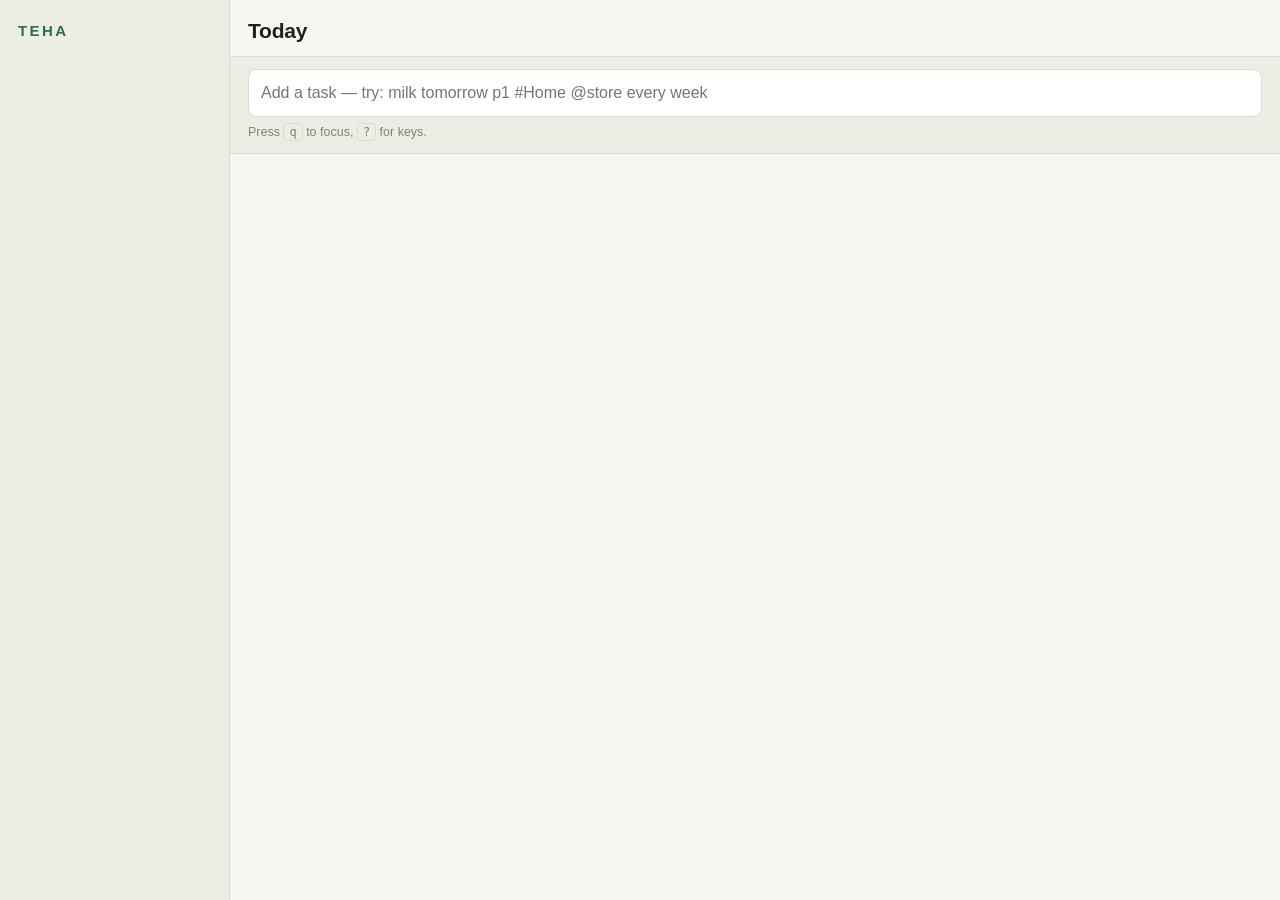
==== internal/webui/assets/index.html @ 895636ae "feat(web): arrange a project as a board of sections A project view draws its sections as columns. Th" ====
<!doctype html>
<!-- SPDX-License-Identifier: AGPL-3.0-or-later -->
<html lang="en">
<head>
<meta charset="utf-8">
<meta name="viewport" content="width=device-width, initial-scale=1, viewport-fit=cover">
<meta name="theme-color" content="#1c221d">
<title>teha</title>
<link rel="manifest" href="/manifest.webmanifest">
<style>
:root{
  --bg:#f6f7f3; --bg-2:#eceee6; --card:#fff; --ink:#1c221d; --ink-2:#4b544d; --ink-3:#7a827c;
  --line:#d8dcd2; --accent:#2f6b4f; --accent-ink:#fff; --p1:#c8412f; --p2:#c07a1f; --p3:#2f6b4f;
  --font:-apple-system,BlinkMacSystemFont,"Segoe UI",Roboto,sans-serif;
  --mono:ui-monospace,SFMono-Regular,Menlo,monospace;
}
@media (prefers-color-scheme:dark){:root{
  --bg:#131714; --bg-2:#1b201c; --card:#1b201c; --ink:#e7eae4; --ink-2:#b4bab3; --ink-3:#7f877f;
  --line:#2b322c; --accent:#7fc49b; --accent-ink:#0f1a13; --p1:#e8705e; --p2:#d9a94a; --p3:#7fc49b;
}}
*{box-sizing:border-box}
html,body{margin:0;height:100%}
body{background:var(--bg);color:var(--ink);font-family:var(--font);font-size:16px;line-height:1.45;-webkit-font-smoothing:antialiased}
button{font:inherit;color:inherit}
.app{display:grid;grid-template-columns:1fr;height:100%}
@media (min-width:800px){.app{grid-template-columns:230px 1fr}}
aside{display:none;border-right:1px solid var(--line);padding:16px 10px;background:var(--bg-2)}
@media (min-width:800px){aside{display:block}}
aside h1{font-size:15px;letter-spacing:.16em;text-transform:uppercase;color:var(--accent);margin:4px 8px 14px}
nav a{display:flex;justify-content:space-between;gap:8px;padding:7px 9px;border-radius:6px;color:var(--ink-2);text-decoration:none;font-size:14.5px;cursor:pointer}
nav a:hover{background:var(--card);color:var(--ink)}
nav a.on{background:var(--card);color:var(--ink);font-weight:600}
nav a .c{color:var(--ink-3);font-variant-numeric:tabular-nums;font-size:13px}
nav .grp{margin:16px 0 4px;padding:0 9px;font-size:11.5px;letter-spacing:.1em;text-transform:uppercase;color:var(--ink-3)}
main{display:flex;flex-direction:column;min-width:0;height:100%}
header{padding:16px 18px 10px;border-bottom:1px solid var(--line);display:flex;align-items:baseline;gap:10px;flex-wrap:wrap}
header h2{margin:0;font-size:21px;letter-spacing:-.01em}
header .n{color:var(--ink-3);font-size:14px;font-variant-numeric:tabular-nums}
header .st{margin-left:auto;font-size:12.5px;color:var(--ink-3);font-family:var(--mono)}
.qa{padding:12px 18px;border-bottom:1px solid var(--line);background:var(--bg-2)}
.qa input{width:100%;padding:11px 12px;border:1px solid var(--line);border-radius:8px;background:var(--card);color:var(--ink);font:inherit}
.qa input:focus{outline:2px solid var(--accent);outline-offset:0;border-color:transparent}
.qa .hint{margin-top:6px;font-size:12.5px;color:var(--ink-3);min-height:1.2em}
.qa .hint b{color:var(--accent);font-weight:600}
.list{flex:1;overflow-y:auto;padding:6px 10px 90px}
.row{display:flex;gap:11px;align-items:flex-start;padding:9px 8px;border-radius:8px;cursor:default}
.row.sel{background:var(--bg-2);box-shadow:inset 2px 0 0 var(--accent)}
/* A picked row is tinted and carries a solid bar, so a set of them reads as a
   block at a glance. The cursor row keeps its own thinner bar. */
.row.mk{background:color-mix(in srgb,var(--accent) 13%,transparent);box-shadow:inset 3px 0 0 var(--accent)}
.row.mk.sel{background:color-mix(in srgb,var(--accent) 20%,transparent)}
.row .box{flex:none;width:19px;height:19px;margin-top:1px;border:1.6px solid var(--ink-3);border-radius:50%;background:none;cursor:pointer}
.row.p1 .box{border-color:var(--p1)} .row.p2 .box{border-color:var(--p2)} .row.p3 .box{border-color:var(--p3)}
.row .box:hover{background:var(--accent);border-color:var(--accent)}
.row.done .t{text-decoration:line-through;color:var(--ink-3)}
.row .body{min-width:0;flex:1}
.row .t{overflow-wrap:anywhere}
.row .meta{display:flex;gap:8px;flex-wrap:wrap;font-size:12.5px;color:var(--ink-3);margin-top:2px}
.row .meta .due.od{color:var(--p1)} .row .meta .due.today{color:var(--accent)}
.row .meta .lb{color:var(--ink-2)}
.row .meta .pr{color:var(--ink-3)}
.empty{padding:44px 12px;text-align:center;color:var(--ink-3)}
.grp-head{position:sticky;top:0;background:var(--bg);padding:12px 8px 5px;font-size:12px;letter-spacing:.1em;text-transform:uppercase;color:var(--ink-3);z-index:1;display:flex;align-items:center;gap:8px}
.grp-head:first-child{padding-top:6px}
.grp-head .c{font-variant-numeric:tabular-nums;letter-spacing:0}
.grp-head .resched{margin-left:auto;background:none;border:1px solid var(--line);border-radius:6px;padding:3px 9px;font-size:11.5px;letter-spacing:.06em;text-transform:uppercase;color:var(--accent);cursor:pointer}
.grp-head .resched:hover{background:var(--accent);color:var(--accent-ink);border-color:transparent}
.menu-back{position:fixed;inset:0;z-index:30}
.menu{position:fixed;z-index:31;width:240px;background:var(--card);border:1px solid var(--line);border-radius:10px;padding:5px;box-shadow:0 10px 30px rgba(0,0,0,.24);display:grid;gap:1px}
.menu button,.menu .pick{display:flex;justify-content:space-between;align-items:center;gap:10px;width:100%;background:none;border:none;border-radius:6px;padding:8px 10px;font-size:14.5px;text-align:left;cursor:pointer}
.menu button:hover,.menu button:focus-visible,.menu .pick:hover{background:var(--bg-2);outline:none}
.menu .w{color:var(--ink-3);font-size:12.5px}
.menu .pick{border-top:1px solid var(--line);border-radius:0 0 6px 6px;margin-top:4px;padding-top:10px}
.menu .pick input{width:120px;padding:3px 5px;font:inherit;font-size:13px;color:var(--ink);background:var(--bg);border:1px solid var(--line);border-radius:6px}
/* The bulk bar sits where the toast sits. A bulk action clears the selection,
   so the bar leaves as the toast arrives and the two never stack. */
.bulk{position:fixed;left:50%;transform:translateX(-50%);bottom:22px;z-index:20;display:flex;gap:6px;align-items:center;padding:7px 9px;background:var(--card);border:1px solid var(--line);border-radius:10px;box-shadow:0 8px 28px rgba(0,0,0,.28)}
.bulk .n{font-size:13px;color:var(--ink-2);padding:0 6px;font-variant-numeric:tabular-nums}
.bulk button{background:var(--bg-2);border:1px solid var(--line);border-radius:7px;padding:5px 10px;font:inherit;font-size:13px;color:var(--ink);cursor:pointer}
.bulk button:hover{background:var(--accent);color:var(--accent-ink);border-color:transparent}
.bulk button.ghost{background:none;border-color:transparent;color:var(--ink-3)}
.toast{position:fixed;left:50%;transform:translateX(-50%);bottom:22px;background:var(--ink);color:var(--bg);padding:10px 14px;border-radius:8px;display:flex;gap:12px;align-items:center;font-size:14px;box-shadow:0 6px 24px rgba(0,0,0,.25)}
.toast button{background:none;border:none;color:var(--accent);font-weight:600;cursor:pointer}
.fab{position:fixed;right:18px;bottom:18px;width:52px;height:52px;border-radius:50%;border:none;background:var(--accent);color:var(--accent-ink);font-size:26px;box-shadow:0 6px 20px rgba(0,0,0,.25);cursor:pointer}
@media (min-width:800px){.fab{display:none}}
.keys{position:fixed;inset:0;background:rgba(0,0,0,.45);display:flex;align-items:center;justify-content:center;padding:20px}
.keys .card{background:var(--card);border:1px solid var(--line);border-radius:12px;padding:18px 20px;max-width:420px;width:100%}
.keys h3{margin:0 0 10px;font-size:16px}
.keys dl{display:grid;grid-template-columns:auto 1fr;gap:6px 14px;margin:0;font-size:14px}
.keys dt{font-family:var(--mono);color:var(--accent)}
.keys dd{margin:0;color:var(--ink-2)}
.sheet{position:fixed;inset:0;background:rgba(0,0,0,.45);display:flex;align-items:flex-start;justify-content:center;padding:6vh 16px;overflow-y:auto;z-index:20}
.sheet .card{background:var(--card);border:1px solid var(--line);border-radius:12px;padding:18px;width:min(560px,100%);display:grid;gap:10px}
.sheet input,.sheet textarea,.sheet select{font:inherit;color:var(--ink);background:var(--bg);border:1px solid var(--line);border-radius:7px;padding:8px 10px;width:100%}
.sheet input:focus,.sheet textarea:focus,.sheet select:focus{outline:2px solid var(--accent);border-color:transparent}
.sheet .d-title{font-size:18px;font-weight:600}
.sheet textarea{resize:vertical}
.d-grid{display:grid;grid-template-columns:1fr 1fr;gap:8px}
.d-grid label{display:grid;gap:3px;font-size:12px;letter-spacing:.06em;text-transform:uppercase;color:var(--ink-3)}
.d-row{display:flex;align-items:center;gap:10px}
.d-lab{flex:none;width:74px;font-size:12px;letter-spacing:.06em;text-transform:uppercase;color:var(--ink-3)}
.d-prio{display:flex;gap:6px}
.d-prio button{background:var(--bg);border:1px solid var(--line);border-radius:7px;padding:6px 11px;cursor:pointer}
.d-prio button.on{background:var(--accent);color:var(--accent-ink);border-color:transparent;font-weight:600}
.d-subs{display:grid;gap:6px;border-top:1px solid var(--line);padding-top:10px}
.d-sub{font-size:14.5px;color:var(--ink-2);padding-left:2px}
.d-actions{display:flex;align-items:center;gap:12px;border-top:1px solid var(--line);padding-top:12px}
.d-actions button{border:1px solid var(--line);background:var(--bg);border-radius:7px;padding:8px 14px;cursor:pointer}
.d-actions .d-del{color:var(--p1);border-color:transparent;background:none;padding-left:0}
.d-actions .d-close{margin-left:auto;background:var(--accent);color:var(--accent-ink);border-color:transparent;font-weight:600}
.d-hint{font-size:12.5px;color:var(--ink-3)}
/* The board layout. A column per section, plus one column for the tasks with
   no section and one field to add a section. The board scrolls sideways and
   the page does not, so a wide account cannot break the layout. */
.lay{background:none;border:1px solid var(--line);border-radius:6px;padding:2px 10px;font-size:11.5px;letter-spacing:.06em;text-transform:uppercase;color:var(--accent);cursor:pointer}
.lay:hover{background:var(--accent);color:var(--accent-ink);border-color:transparent}
.board{display:flex;gap:10px;align-items:flex-start;overflow-x:auto;padding:6px 2px 10px}
.col{flex:none;width:272px;background:var(--bg-2);border:1px solid var(--line);border-radius:10px;padding:6px}
.col.over{border-color:var(--accent);background:color-mix(in srgb,var(--accent) 10%,var(--bg-2))}
.col-head{display:flex;align-items:center;gap:8px;padding:4px 6px 6px}
.col-head[draggable=true]{cursor:grab}
.col-name{background:none;border:none;padding:0;font-size:12px;letter-spacing:.1em;text-transform:uppercase;color:var(--ink-2);cursor:pointer;text-align:left;overflow-wrap:anywhere}
.col-name:hover,.col-name:focus-visible{color:var(--accent);outline:none;text-decoration:underline}
.col-name.plain{color:var(--ink-3);cursor:default}
.col-head .c{margin-left:auto;font-size:12px;color:var(--ink-3);font-variant-numeric:tabular-nums}
.col-body{display:grid;gap:2px;min-height:44px}
.col-body .row{background:var(--card);cursor:grab}
.col-empty{padding:12px 8px;font-size:12.5px;color:var(--ink-3)}
.col.add{background:none;border-style:dashed}
.col-new,.col-rename{width:100%;padding:7px 8px;font:inherit;font-size:14px;color:var(--ink);background:var(--card);border:1px solid var(--line);border-radius:7px}
.col-new:focus,.col-rename:focus{outline:2px solid var(--accent);border-color:transparent}
kbd{font-family:var(--mono);font-size:12px;background:var(--bg-2);border:1px solid var(--line);border-radius:4px;padding:1px 5px}
</style>
</head>
<body>
<div class="app">
  <aside>
    <h1>teha</h1>
    <nav id="nav"></nav>
  </aside>
  <main>
    <header>
      <h2 id="title">Today</h2><span class="n" id="count"></span>
      <button class="lay" id="layout" hidden>Board</button>
      <span class="st" id="status"></span>
    </header>
    <div class="qa">
      <input id="qa" placeholder="Add a task — try: milk tomorrow p1 #Home @store every week" autocomplete="off" spellcheck="false">
      <div class="hint" id="hint">Press <kbd>q</kbd> to focus, <kbd>?</kbd> for keys.</div>
    </div>
    <div class="list" id="list"></div>
  </main>
</div>
<button class="fab" id="fab" aria-label="Add a task">+</button>
<script type="module" src="/app.js"></script>
</body>
</html>
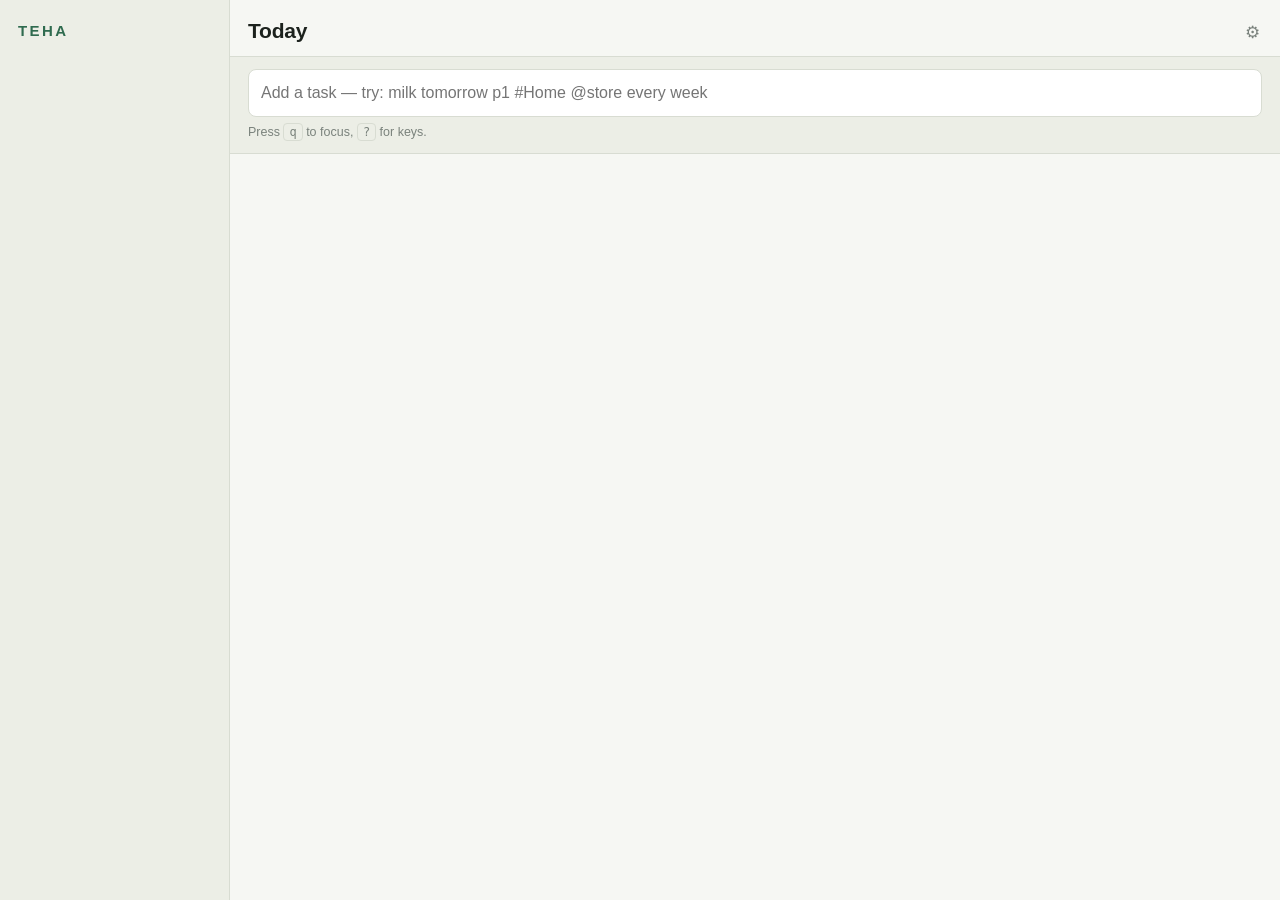
==== commit 17f1c65f: "feat(web): turn on notifications, and pick when a task reminds you The service worker gains a push h" ====
--- a/internal/webui/assets/index.html
+++ b/internal/webui/assets/index.html
@@ -109,26 +109,18 @@
 .d-actions .d-del{color:var(--p1);border-color:transparent;background:none;padding-left:0}
 .d-actions .d-close{margin-left:auto;background:var(--accent);color:var(--accent-ink);border-color:transparent;font-weight:600}
 .d-hint{font-size:12.5px;color:var(--ink-3)}
-/* The board layout. A column per section, plus one column for the tasks with
-   no section and one field to add a section. The board scrolls sideways and
-   the page does not, so a wide account cannot break the layout. */
-.lay{background:none;border:1px solid var(--line);border-radius:6px;padding:2px 10px;font-size:11.5px;letter-spacing:.06em;text-transform:uppercase;color:var(--accent);cursor:pointer}
-.lay:hover{background:var(--accent);color:var(--accent-ink);border-color:transparent}
-.board{display:flex;gap:10px;align-items:flex-start;overflow-x:auto;padding:6px 2px 10px}
-.col{flex:none;width:272px;background:var(--bg-2);border:1px solid var(--line);border-radius:10px;padding:6px}
-.col.over{border-color:var(--accent);background:color-mix(in srgb,var(--accent) 10%,var(--bg-2))}
-.col-head{display:flex;align-items:center;gap:8px;padding:4px 6px 6px}
-.col-head[draggable=true]{cursor:grab}
-.col-name{background:none;border:none;padding:0;font-size:12px;letter-spacing:.1em;text-transform:uppercase;color:var(--ink-2);cursor:pointer;text-align:left;overflow-wrap:anywhere}
-.col-name:hover,.col-name:focus-visible{color:var(--accent);outline:none;text-decoration:underline}
-.col-name.plain{color:var(--ink-3);cursor:default}
-.col-head .c{margin-left:auto;font-size:12px;color:var(--ink-3);font-variant-numeric:tabular-nums}
-.col-body{display:grid;gap:2px;min-height:44px}
-.col-body .row{background:var(--card);cursor:grab}
-.col-empty{padding:12px 8px;font-size:12.5px;color:var(--ink-3)}
-.col.add{background:none;border-style:dashed}
-.col-new,.col-rename{width:100%;padding:7px 8px;font:inherit;font-size:14px;color:var(--ink);background:var(--card);border:1px solid var(--line);border-radius:7px}
-.col-new:focus,.col-rename:focus{outline:2px solid var(--accent);border-color:transparent}
+header .gear{background:none;border:none;padding:0 2px;font-size:17px;line-height:1;color:var(--ink-3);cursor:pointer}
+header .gear:hover{color:var(--accent)}
+.set h3{margin:0;font-size:16px}
+.set .grp{margin-top:4px;font-size:12px;letter-spacing:.06em;text-transform:uppercase;color:var(--ink-3)}
+.set .state{font-size:14px;color:var(--ink-2)}
+.set .state.on{color:var(--accent)}
+.set .row{display:flex;align-items:center;gap:8px;flex-wrap:wrap}
+.set .row input[type=time]{width:auto}
+.set button{border:1px solid var(--line);background:var(--bg);border-radius:7px;padding:7px 12px;cursor:pointer}
+.set button:hover{background:var(--bg-2)}
+.set button.go{background:var(--accent);color:var(--accent-ink);border-color:transparent;font-weight:600}
+.set .note{font-size:12.5px;color:var(--ink-3)}
 kbd{font-family:var(--mono);font-size:12px;background:var(--bg-2);border:1px solid var(--line);border-radius:4px;padding:1px 5px}
 </style>
 </head>
@@ -141,8 +133,8 @@
   <main>
     <header>
       <h2 id="title">Today</h2><span class="n" id="count"></span>
-      <button class="lay" id="layout" hidden>Board</button>
       <span class="st" id="status"></span>
+      <button class="gear" id="gear" aria-label="Settings" title="Settings">&#9881;</button>
     </header>
     <div class="qa">
       <input id="qa" placeholder="Add a task — try: milk tomorrow p1 #Home @store every week" autocomplete="off" spellcheck="false">
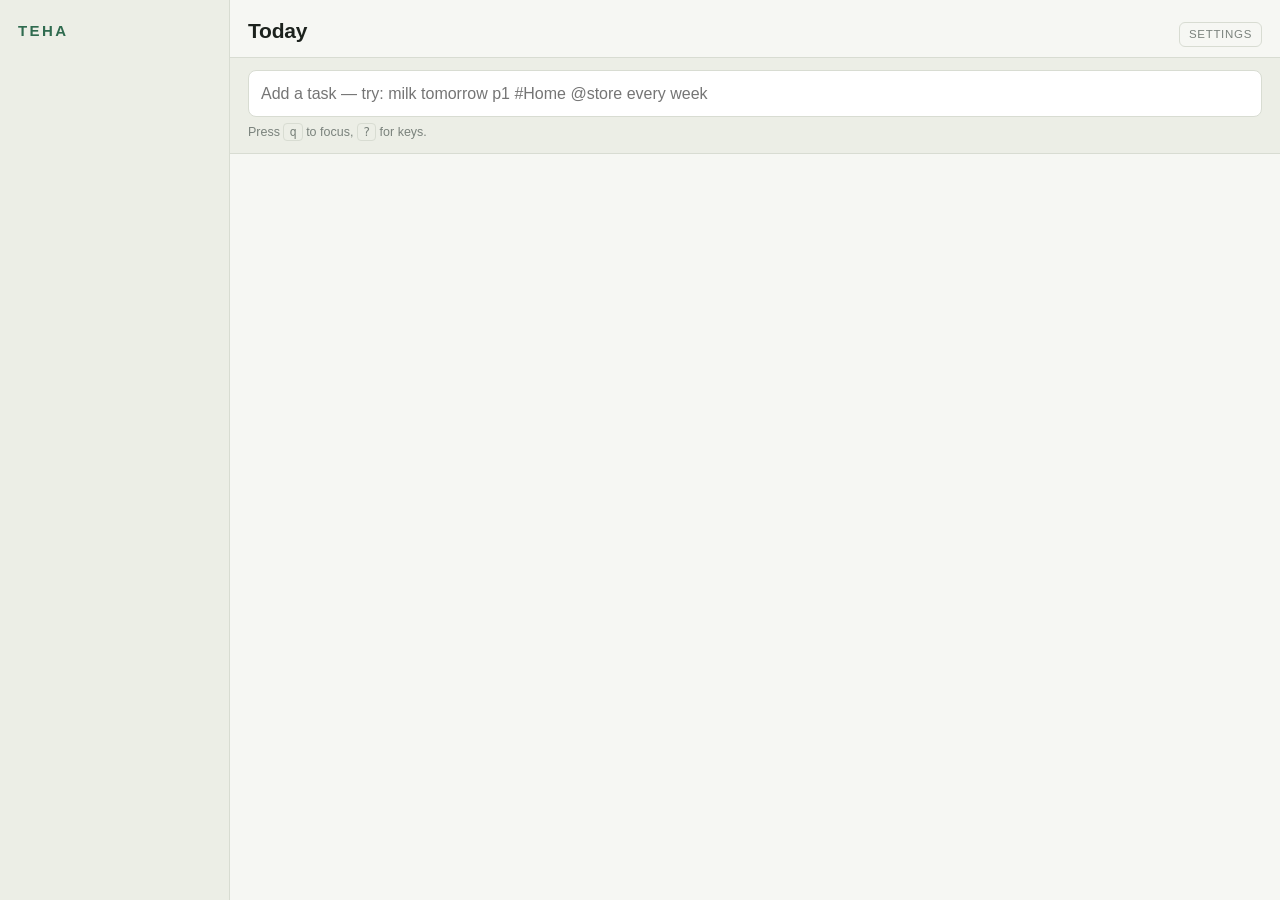
==== commit 084e89a7: "merge: sign in to the browser with a passkey The device token still opens every client. A passkey is" ====
--- a/internal/webui/assets/index.html
+++ b/internal/webui/assets/index.html
@@ -109,19 +109,14 @@
 .d-actions .d-del{color:var(--p1);border-color:transparent;background:none;padding-left:0}
 .d-actions .d-close{margin-left:auto;background:var(--accent);color:var(--accent-ink);border-color:transparent;font-weight:600}
 .d-hint{font-size:12.5px;color:var(--ink-3)}
-header .gear{background:none;border:none;padding:0 2px;font-size:17px;line-height:1;color:var(--ink-3);cursor:pointer}
-header .gear:hover{color:var(--accent)}
-.set h3{margin:0;font-size:16px}
-.set .grp{margin-top:4px;font-size:12px;letter-spacing:.06em;text-transform:uppercase;color:var(--ink-3)}
-.set .state{font-size:14px;color:var(--ink-2)}
-.set .state.on{color:var(--accent)}
-.set .row{display:flex;align-items:center;gap:8px;flex-wrap:wrap}
-.set .row input[type=time]{width:auto}
-.set button{border:1px solid var(--line);background:var(--bg);border-radius:7px;padding:7px 12px;cursor:pointer}
-.set button:hover{background:var(--bg-2)}
-.set button.go{background:var(--accent);color:var(--accent-ink);border-color:transparent;font-weight:600}
-.set .note{font-size:12.5px;color:var(--ink-3)}
 kbd{font-family:var(--mono);font-size:12px;background:var(--bg-2);border:1px solid var(--line);border-radius:4px;padding:1px 5px}
+header .cog{background:none;border:1px solid var(--line);border-radius:6px;padding:3px 9px;font-size:11.5px;letter-spacing:.06em;text-transform:uppercase;color:var(--ink-3);cursor:pointer}
+header .cog:hover{color:var(--ink);border-color:var(--ink-3)}
+.d-err{color:var(--p1);font-size:12.5px;min-height:1.2em}
+.pk{display:flex;align-items:center;gap:10px;font-size:14.5px;color:var(--ink-2)}
+.pk .w{color:var(--ink-3);font-size:12.5px}
+.pk .rm{margin-left:auto;background:none;border:none;color:var(--p1);font-size:12.5px;cursor:pointer;padding:0}
+[hidden]{display:none}
 </style>
 </head>
 <body>
@@ -134,7 +129,7 @@
     <header>
       <h2 id="title">Today</h2><span class="n" id="count"></span>
       <span class="st" id="status"></span>
-      <button class="gear" id="gear" aria-label="Settings" title="Settings">&#9881;</button>
+      <button class="cog" id="cog" title="Settings and passkeys">Settings</button>
     </header>
     <div class="qa">
       <input id="qa" placeholder="Add a task — try: milk tomorrow p1 #Home @store every week" autocomplete="off" spellcheck="false">
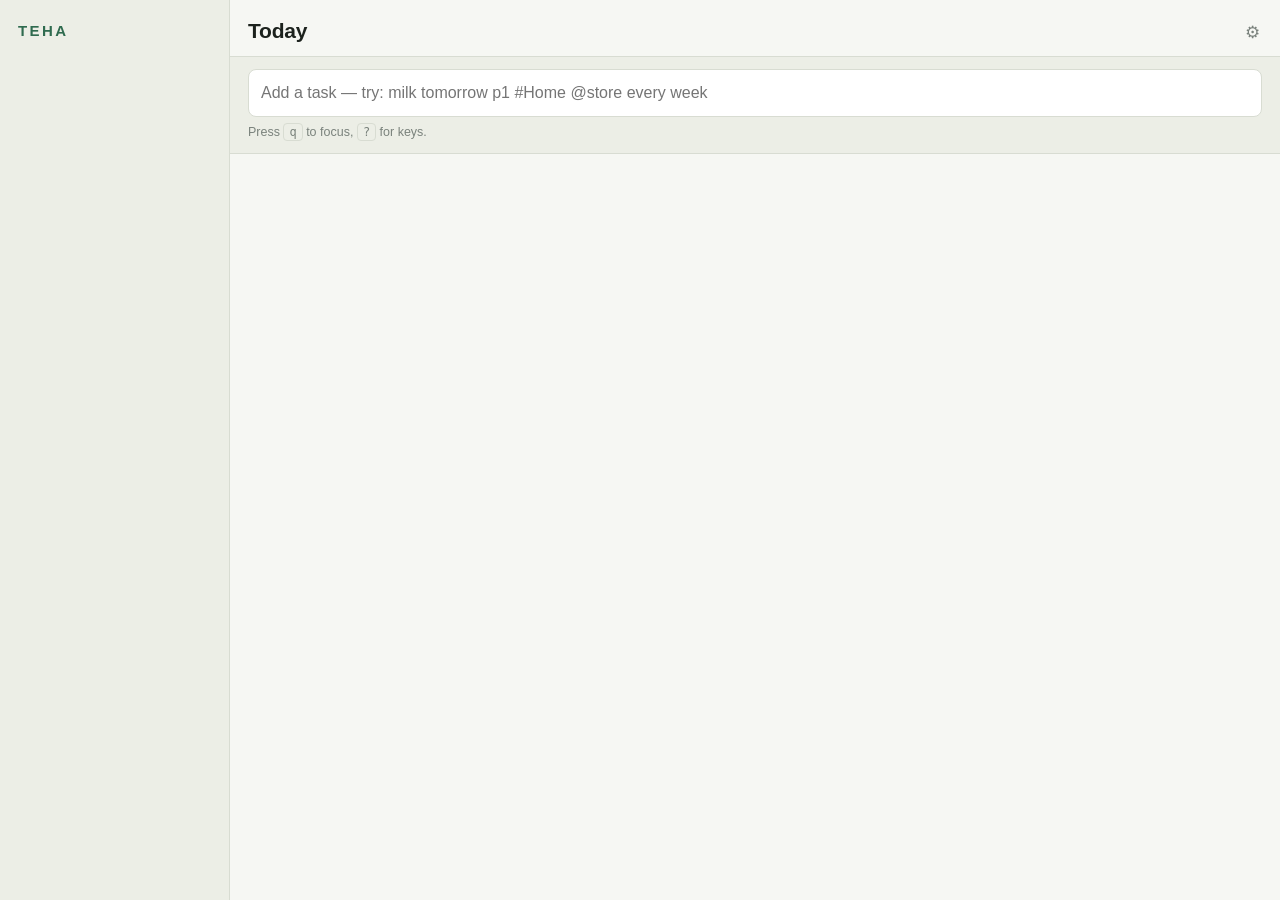
==== commit 848150b9: "merge: a reminder that arrives on time, and only once Web Push with VAPID, per D-003. A reminder is " ====
--- a/internal/webui/assets/index.html
+++ b/internal/webui/assets/index.html
@@ -109,9 +109,19 @@
 .d-actions .d-del{color:var(--p1);border-color:transparent;background:none;padding-left:0}
 .d-actions .d-close{margin-left:auto;background:var(--accent);color:var(--accent-ink);border-color:transparent;font-weight:600}
 .d-hint{font-size:12.5px;color:var(--ink-3)}
+header .gear{background:none;border:none;padding:0 2px;font-size:17px;line-height:1;color:var(--ink-3);cursor:pointer}
+header .gear:hover{color:var(--accent)}
+.set h3{margin:0;font-size:16px}
+.set .grp{margin-top:4px;font-size:12px;letter-spacing:.06em;text-transform:uppercase;color:var(--ink-3)}
+.set .state{font-size:14px;color:var(--ink-2)}
+.set .state.on{color:var(--accent)}
+.set .row{display:flex;align-items:center;gap:8px;flex-wrap:wrap}
+.set .row input[type=time]{width:auto}
+.set button{border:1px solid var(--line);background:var(--bg);border-radius:7px;padding:7px 12px;cursor:pointer}
+.set button:hover{background:var(--bg-2)}
+.set button.go{background:var(--accent);color:var(--accent-ink);border-color:transparent;font-weight:600}
+.set .note{font-size:12.5px;color:var(--ink-3)}
 kbd{font-family:var(--mono);font-size:12px;background:var(--bg-2);border:1px solid var(--line);border-radius:4px;padding:1px 5px}
-header .cog{background:none;border:1px solid var(--line);border-radius:6px;padding:3px 9px;font-size:11.5px;letter-spacing:.06em;text-transform:uppercase;color:var(--ink-3);cursor:pointer}
-header .cog:hover{color:var(--ink);border-color:var(--ink-3)}
 .d-err{color:var(--p1);font-size:12.5px;min-height:1.2em}
 .pk{display:flex;align-items:center;gap:10px;font-size:14.5px;color:var(--ink-2)}
 .pk .w{color:var(--ink-3);font-size:12.5px}
@@ -129,7 +139,7 @@
     <header>
       <h2 id="title">Today</h2><span class="n" id="count"></span>
       <span class="st" id="status"></span>
-      <button class="cog" id="cog" title="Settings and passkeys">Settings</button>
+      <button class="gear" id="gear" aria-label="Settings" title="Settings">&#9881;</button>
     </header>
     <div class="qa">
       <input id="qa" placeholder="Add a task — try: milk tomorrow p1 #Home @store every week" autocomplete="off" spellcheck="false">
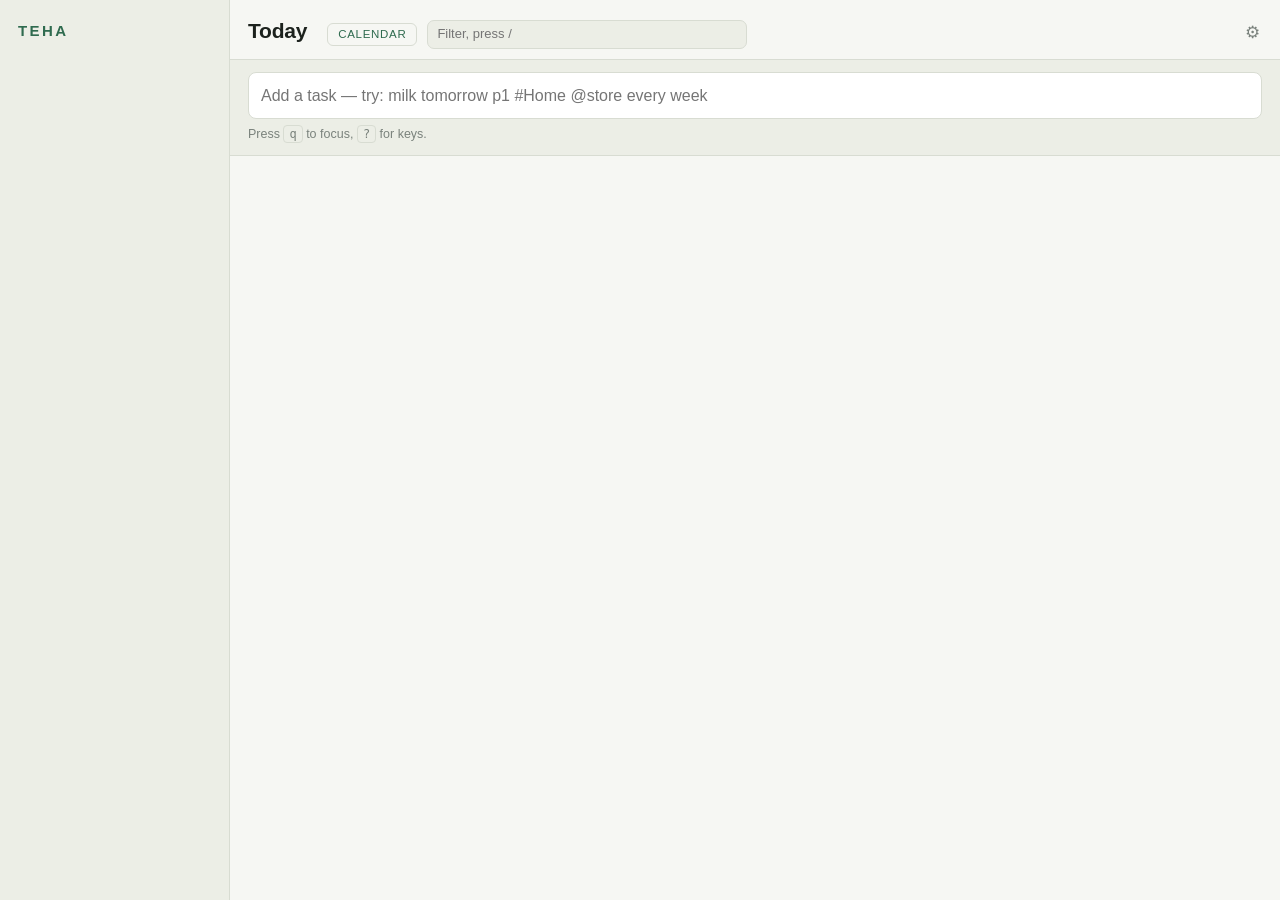
==== commit a575d7cc: "feat: the household, comments, shopping mode and a local copy that grows Milestone M6 is built, and " ====
--- a/internal/webui/assets/index.html
+++ b/internal/webui/assets/index.html
@@ -109,6 +109,42 @@
 .d-actions .d-del{color:var(--p1);border-color:transparent;background:none;padding-left:0}
 .d-actions .d-close{margin-left:auto;background:var(--accent);color:var(--accent-ink);border-color:transparent;font-weight:600}
 .d-hint{font-size:12.5px;color:var(--ink-3)}
+/* Rendered Markdown: a note in the detail sheet, and the inline part of a
+   task title in a row. The type scale stays close to the body text, because a
+   note inside a panel that jumps to 32px reads as a different application. */
+.md{overflow-wrap:anywhere}
+.md>*:first-child{margin-top:0}
+.md>*:last-child{margin-bottom:0}
+.md p{margin:0 0 8px}
+.md h1,.md h2,.md h3,.md h4,.md h5,.md h6{margin:12px 0 6px;line-height:1.25}
+.md h1{font-size:19px} .md h2{font-size:17px} .md h3{font-size:16px}
+.md h4,.md h5,.md h6{font-size:15px;color:var(--ink-2)}
+.md ul,.md ol{margin:0 0 8px;padding-left:22px}
+.md li{margin:2px 0}
+.md ul.md-tasks{list-style:none;padding-left:2px}
+.md .md-box{display:inline-block;width:18px;color:var(--ink-3)}
+.md .md-done{color:var(--ink-3);text-decoration:line-through}
+.md blockquote{margin:0 0 8px;padding:2px 0 2px 12px;border-left:3px solid var(--line);color:var(--ink-2)}
+.md hr{border:none;border-top:1px solid var(--line);margin:12px 0}
+.md code{font-family:var(--mono);font-size:13.5px;background:var(--bg-2);border:1px solid var(--line);border-radius:4px;padding:0 4px}
+.md pre{margin:0 0 8px;padding:9px 11px;background:var(--bg-2);border:1px solid var(--line);border-radius:8px;overflow-x:auto}
+.md pre code{border:none;background:none;padding:0;font-size:13px}
+.md a,.row .t a{color:var(--accent);text-decoration:underline;text-underline-offset:2px}
+.md a:hover,.row .t a:hover{text-decoration-thickness:2px}
+.md strong{font-weight:650}
+/* The note reads as Markdown and edits as text. The reading half carries the
+   same box as the field it replaces, so the panel does not move on a click. */
+.d-note{display:grid}
+.d-md{min-height:44px;padding:8px 10px;border:1px solid transparent;border-radius:7px;cursor:text}
+.d-md:hover{border-color:var(--line)}
+.d-md:focus-visible{outline:2px solid var(--accent);outline-offset:0}
+.d-mdhint kbd{margin-right:2px}
+.row .meta .nt{color:var(--ink-3)}
+/* The filter field. Every term the server reads, the browser reads, so the
+   field takes any query and not a canned list. */
+header .filt{flex:1 1 180px;min-width:120px;max-width:320px;padding:4px 9px;font:inherit;font-size:13px;
+  color:var(--ink);background:var(--bg-2);border:1px solid var(--line);border-radius:7px}
+header .filt:focus{outline:2px solid var(--accent);border-color:transparent;background:var(--card)}
 header .gear{background:none;border:none;padding:0 2px;font-size:17px;line-height:1;color:var(--ink-3);cursor:pointer}
 header .gear:hover{color:var(--accent)}
 .set h3{margin:0;font-size:16px}
@@ -121,11 +157,118 @@
 .set button:hover{background:var(--bg-2)}
 .set button.go{background:var(--accent);color:var(--accent-ink);border-color:transparent;font-weight:600}
 .set .note{font-size:12.5px;color:var(--ink-3)}
+/* The board layout. A column per section, plus one column for the tasks with
+   no section and one field to add a section. The board scrolls sideways and
+   the page does not, so a wide account cannot break the layout. */
+.lay{background:none;border:1px solid var(--line);border-radius:6px;padding:2px 10px;font-size:11.5px;letter-spacing:.06em;text-transform:uppercase;color:var(--accent);cursor:pointer}
+.lay:hover{background:var(--accent);color:var(--accent-ink);border-color:transparent}
+.board{display:flex;gap:10px;align-items:flex-start;overflow-x:auto;padding:6px 2px 10px}
+.col{flex:none;width:272px;background:var(--bg-2);border:1px solid var(--line);border-radius:10px;padding:6px}
+.col.over{border-color:var(--accent);background:color-mix(in srgb,var(--accent) 10%,var(--bg-2))}
+.col-head{display:flex;align-items:center;gap:8px;padding:4px 6px 6px}
+.col-head[draggable=true]{cursor:grab}
+.col-name{background:none;border:none;padding:0;font-size:12px;letter-spacing:.1em;text-transform:uppercase;color:var(--ink-2);cursor:pointer;text-align:left;overflow-wrap:anywhere}
+.col-name:hover,.col-name:focus-visible{color:var(--accent);outline:none;text-decoration:underline}
+.col-name.plain{color:var(--ink-3);cursor:default}
+.col-head .c{margin-left:auto;font-size:12px;color:var(--ink-3);font-variant-numeric:tabular-nums}
+.col-body{display:grid;gap:2px;min-height:44px}
+.col-body .row{background:var(--card);cursor:grab}
+.col-empty{padding:12px 8px;font-size:12.5px;color:var(--ink-3)}
+.col.add{background:none;border-style:dashed}
+.col-new,.col-rename{width:100%;padding:7px 8px;font:inherit;font-size:14px;color:var(--ink);background:var(--card);border:1px solid var(--line);border-radius:7px}
+.col-new:focus,.col-rename:focus{outline:2px solid var(--accent);border-color:transparent}
+/* The calendar layout. A month or a week of the current view, with a strip of
+   the undated tasks below it. The grid scrolls with the list, and a cell grows
+   with what it holds, so nothing is hidden without a word. */
+.lay.on{background:var(--accent);color:var(--accent-ink);border-color:transparent}
+.cal{padding:2px 2px 10px}
+.cal-head{display:flex;align-items:center;gap:8px;padding:2px 2px 10px;flex-wrap:wrap}
+.cal-nav{background:var(--bg-2);border:1px solid var(--line);border-radius:7px;padding:3px 10px;font-size:13px;color:var(--ink);cursor:pointer}
+.cal-nav:hover{background:var(--accent);color:var(--accent-ink);border-color:transparent}
+.cal-title{font-size:15px;font-weight:600;margin-left:4px}
+.cal-modes{margin-left:auto;display:flex;gap:4px}
+.cal-modes button{background:none;border:1px solid var(--line);border-radius:7px;padding:3px 10px;font-size:12px;letter-spacing:.05em;text-transform:uppercase;color:var(--ink-3);cursor:pointer}
+.cal-modes button.on{background:var(--accent);color:var(--accent-ink);border-color:transparent}
+.cal-out{font-size:12.5px;color:var(--ink-3)}
+.cal-grid{display:grid;grid-template-columns:repeat(7,minmax(0,1fr));gap:1px;background:var(--line);border:1px solid var(--line);border-radius:10px;overflow:hidden}
+.cal-dow{background:var(--bg-2);padding:5px 8px;font-size:11.5px;letter-spacing:.08em;text-transform:uppercase;color:var(--ink-3)}
+.cal-day{background:var(--card);min-height:92px;padding:4px 5px 6px;display:flex;flex-direction:column;gap:2px}
+.cal-week .cal-day{min-height:340px}
+.cal-day.out{background:var(--bg-2)}
+.cal-day.now{box-shadow:inset 0 2.5px 0 var(--accent)}
+.cal-day.over{background:color-mix(in srgb,var(--accent) 14%,var(--card))}
+.cal-num{font-size:11.5px;color:var(--ink-3);font-variant-numeric:tabular-nums;padding:0 2px 1px}
+.cal-day.now .cal-num{color:var(--accent);font-weight:700}
+/* A chip is a row in miniature: the same cursor, the same pick tint, the same
+   priority colour, and no completion circle, because a day cell is small. */
+.chip{display:flex;gap:5px;align-items:baseline;padding:3px 5px;border-radius:6px;background:var(--bg-2);font-size:12.5px;cursor:grab;border-left:2.5px solid transparent}
+.chip:hover{background:color-mix(in srgb,var(--accent) 10%,var(--bg-2))}
+.chip.p1{border-left-color:var(--p1)} .chip.p2{border-left-color:var(--p2)} .chip.p3{border-left-color:var(--p3)}
+.chip.sel{box-shadow:inset 0 0 0 1.5px var(--accent)}
+.chip.mk{background:color-mix(in srgb,var(--accent) 20%,transparent)}
+.chip.done .t{text-decoration:line-through;color:var(--ink-3)}
+.chip .t{overflow:hidden;text-overflow:ellipsis;white-space:nowrap;min-width:0}
+.chip .chip-at{flex:none;color:var(--ink-3);font-variant-numeric:tabular-nums;font-size:11.5px}
+.cal-un{margin-top:10px;border:1px dashed var(--line);border-radius:10px;padding:7px 8px}
+.cal-un.over{border-color:var(--accent);background:color-mix(in srgb,var(--accent) 10%,transparent)}
+.cal-unhead{display:flex;gap:8px;font-size:11.5px;letter-spacing:.08em;text-transform:uppercase;color:var(--ink-3);padding:0 2px 5px}
+.cal-unrow{display:flex;gap:5px;flex-wrap:wrap}
+.cal-unrow .chip{max-width:260px}
+.cal-unempty{font-size:12.5px;color:var(--ink-3)}
 kbd{font-family:var(--mono);font-size:12px;background:var(--bg-2);border:1px solid var(--line);border-radius:4px;padding:1px 5px}
 .d-err{color:var(--p1);font-size:12.5px;min-height:1.2em}
 .pk{display:flex;align-items:center;gap:10px;font-size:14.5px;color:var(--ink-2)}
 .pk .w{color:var(--ink-3);font-size:12.5px}
 .pk .rm{margin-left:auto;background:none;border:none;color:var(--p1);font-size:12.5px;cursor:pointer;padding:0}
+/* The household. A shared list carries a dot and a button, a task that
+   somebody else does carries their name, and an invitation code is shown once
+   so it must be easy to copy. */
+nav a .sh{color:var(--accent);font-size:9px;line-height:1}
+nav a .pmenu{background:none;border:none;padding:0 2px;color:var(--ink-3);cursor:pointer;font-size:13px;line-height:1;visibility:hidden}
+nav a:hover .pmenu,nav a.on .pmenu{visibility:visible}
+nav a .pmenu:hover{color:var(--accent)}
+.row .meta .who{color:var(--accent)}
+.row .meta .cm{color:var(--ink-3)}
+/* Shopping mode. The targets are big on purpose: this screen is read at arm's
+   length, with one hand, often beside the shop's own app in split screen, so
+   every rule here is sized for roughly half a phone width and never narrower
+   than a thumb. See PLAN.md section 4. */
+.shop{display:grid;gap:14px;padding:6px 0 80px}
+.shop .shopadd{font-size:17px;padding:14px 14px;border:1px solid var(--line);border-radius:10px;
+  background:var(--card);color:var(--ink);width:100%;box-sizing:border-box}
+.shop .aisle,.shop .bag{display:grid;gap:2px}
+.shop .ahead{display:flex;align-items:center;gap:8px;padding:8px 2px 2px;font-size:12px;
+  letter-spacing:.1em;text-transform:uppercase;color:var(--ink-3)}
+.shop .ahead .n{color:var(--ink-3)}
+.shop .ahead .clearbag{margin-left:auto;background:none;border:1px solid var(--line);
+  border-radius:6px;padding:4px 10px;font-size:11px;letter-spacing:.06em;
+  text-transform:uppercase;color:var(--accent);cursor:pointer}
+.shop .shoprow{padding:14px 10px;gap:14px;align-items:center}
+.shop .shoprow .box{width:30px;height:30px;flex:none}
+.shop .shoprow .t{font-size:17px;display:flex;align-items:center;gap:10px}
+.shop .shoprow .qty{flex:none;min-width:30px;padding:2px 7px;border-radius:7px;text-align:center;
+  background:var(--accent);color:var(--accent-ink);font-weight:600;font-size:15px}
+.shop .bag .shoprow{opacity:.55}
+.shop .recent{display:block}
+.shop .sug{margin:0 6px 6px 0;background:var(--bg-2);border:1px solid var(--line);
+  border-radius:16px;padding:9px 14px;font-size:15px;color:var(--ink);cursor:pointer}
+.shop .sug:hover{border-color:var(--accent);color:var(--accent)}
+/* The talk on a task. One line per person, the name and the age above the
+   words, so a conversation of five lines still reads at a glance. */
+.d-talk{display:grid;gap:8px;border-top:1px solid var(--line);padding-top:10px}
+.d-talklist{display:grid;gap:10px}
+.cmrow{display:grid;gap:3px}
+.cmwho{display:flex;align-items:center;gap:8px;font-size:12px;letter-spacing:.05em;
+  text-transform:uppercase;color:var(--ink-3)}
+.cmwhen{text-transform:none;letter-spacing:0}
+.cmdel{margin-left:auto;background:none;border:none;color:var(--ink-3);cursor:pointer;
+  font-size:15px;line-height:1;padding:0 2px}
+.cmdel:hover{color:var(--p1)}
+.cmbody{font-size:14.5px}
+.cmbody[tabindex]{cursor:text;border-radius:6px}
+.cmbody[tabindex]:hover{background:var(--bg-2)}
+.code{display:block;margin-top:6px;padding:8px 10px;font-family:var(--mono);font-size:14px;
+  background:var(--bg-2);border:1px solid var(--line);border-radius:7px;overflow-wrap:anywhere;user-select:all}
 [hidden]{display:none}
 </style>
 </head>
@@ -138,6 +281,11 @@
   <main>
     <header>
       <h2 id="title">Today</h2><span class="n" id="count"></span>
+      <button class="lay" id="layout" hidden>Board</button>
+      <button class="lay" id="caltoggle">Calendar</button>
+      <button class="lay" id="shoptoggle" hidden>Shop</button>
+      <input class="filt" id="filter" placeholder="Filter, press /" aria-label="Filter"
+             autocomplete="off" spellcheck="false">
       <span class="st" id="status"></span>
       <button class="gear" id="gear" aria-label="Settings" title="Settings">&#9881;</button>
     </header>
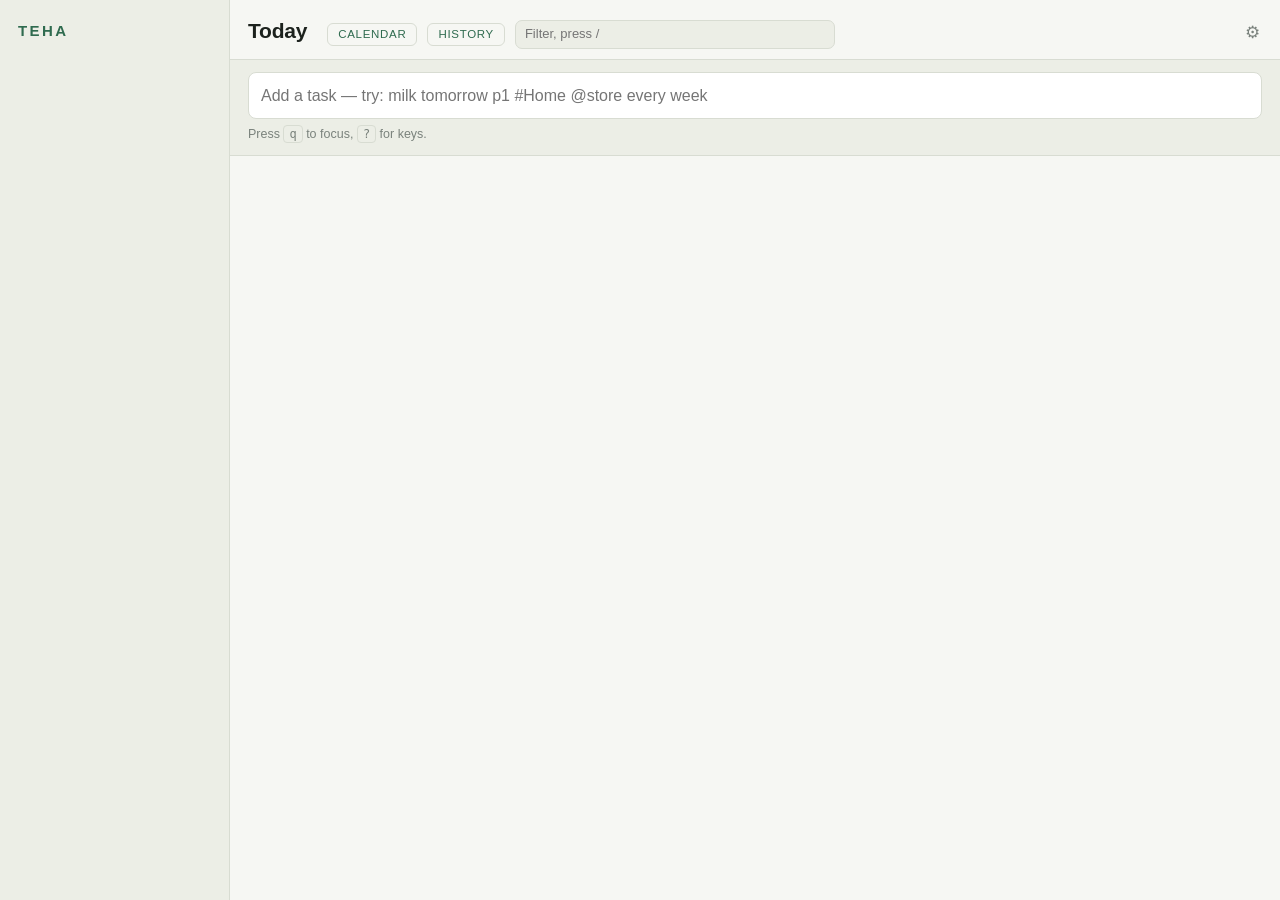
==== commit efbc0eea: "feat: a record of who did what, and the audit trail beside it Nothing recorded who changed a task, a" ====
--- a/internal/webui/assets/index.html
+++ b/internal/webui/assets/index.html
@@ -267,6 +267,32 @@
 .cmbody{font-size:14.5px}
 .cmbody[tabindex]{cursor:text;border-radius:6px}
 .cmbody[tabindex]:hover{background:var(--bg-2)}
+/* The activity log. One line per action: who, what, and when. It reads as a
+   sentence, so the parts flow rather than sit in columns, and it wraps on a
+   narrow screen. */
+.d-hist{border-top:1px solid var(--line);padding-top:10px}
+.d-hist summary{cursor:pointer;font-size:12px;letter-spacing:.05em;
+  text-transform:uppercase;color:var(--ink-3)}
+.d-hist .aclist{margin-top:10px}
+.aclist{display:grid;gap:8px;max-height:52vh;overflow-y:auto}
+.acrow{display:flex;flex-wrap:wrap;align-items:baseline;gap:5px;font-size:14px;
+  padding-bottom:7px;border-bottom:1px solid var(--line)}
+.acrow:last-child{border-bottom:none}
+.acwho{font-weight:600}
+.acverb{color:var(--ink-2)}
+.acwhat{color:var(--ink)}
+/* The sheet styles every button as a box (.set button), and two of these are
+   not boxes: a task title is a link and reads as part of the sentence. So each
+   rule below names its list as well, to outrank that one. */
+.aclist .acopen{background:none;border:none;padding:0;font:inherit;color:var(--accent);
+  cursor:pointer;text-align:left}
+.aclist .acopen:hover{text-decoration:underline}
+.acfields,.acwhen{color:var(--ink-3);font-size:12.5px}
+.acwhen{margin-left:auto}
+.aclist .acundo,.aclist .acmore{background:var(--bg-2);border:1px solid var(--line);
+  border-radius:6px;padding:4px 10px;font-size:12.5px;color:var(--ink);cursor:pointer}
+.aclist .acundo:hover,.aclist .acmore:hover{border-color:var(--accent);color:var(--accent)}
+.aclist .acmore{margin-top:4px;justify-self:start}
 .code{display:block;margin-top:6px;padding:8px 10px;font-family:var(--mono);font-size:14px;
   background:var(--bg-2);border:1px solid var(--line);border-radius:7px;overflow-wrap:anywhere;user-select:all}
 [hidden]{display:none}
@@ -284,6 +310,7 @@
       <button class="lay" id="layout" hidden>Board</button>
       <button class="lay" id="caltoggle">Calendar</button>
       <button class="lay" id="shoptoggle" hidden>Shop</button>
+      <button class="lay" id="histtoggle">History</button>
       <input class="filt" id="filter" placeholder="Filter, press /" aria-label="Filter"
              autocomplete="off" spellcheck="false">
       <span class="st" id="status"></span>
